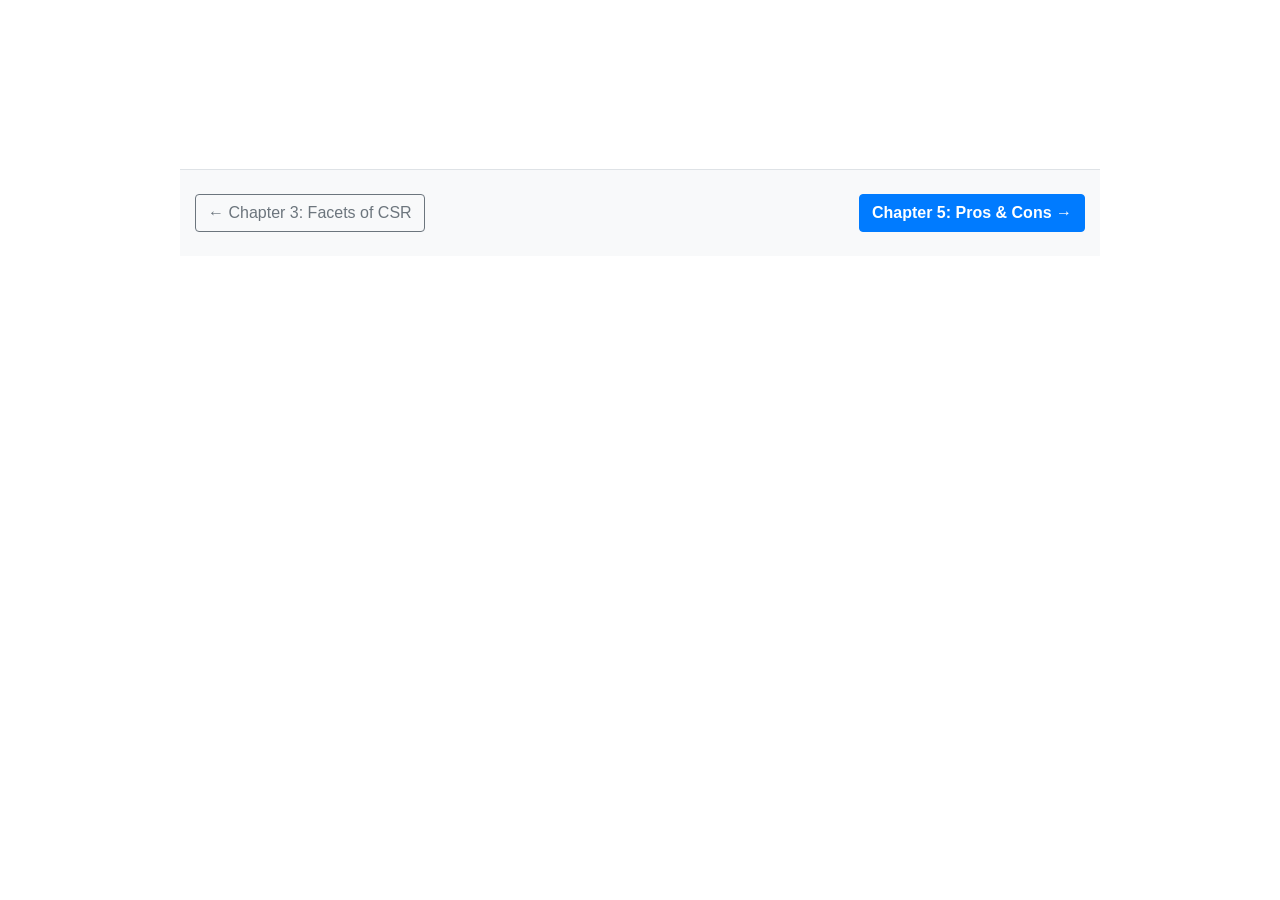
==== csr/html/case-studies.html @ 73fbbd66 "added bootstrap & JS library, navbar, title banner, main container" ====
<!DOCTYPE html>
<html lang="en">

<head>
    <meta charset="UTF-8">
    <meta name="viewport" content="width=device-width, initial-scale=1.0">
    <title>CSR Webapp - Chapter 4: Case Studies</title>
    <link href="https://fonts.googleapis.com/css2?family=Open+Sans:wght@300;400;700&display=swap" rel="stylesheet">

    <!-- Bootstrap 4.5 CSS -->
    <link rel="stylesheet" href="https://stackpath.bootstrapcdn.com/bootstrap/4.5.0/css/bootstrap.min.css"
        integrity="sha384-9aIt2nRpC12Uk9gS9baDl411NQApFmC26EwAOH8WgZl5MYYxFfc+NcPb1dKGj7Sk" crossorigin="anonymous">
    <!-- Page-specific CSS for Chapter 4 -->
    <link rel="stylesheet" href="../css/case-studies.css">
</head>

<body>
    <!-- Navigation Bar across all 6 main chapters -->
    <header>
        <nav class="navbar navbar-expand-lg navbar-dark fixed-top">
            <a class="navbar-brand font-weight-bold" href="landing.html">CSR Thesis</a>
            <button class="navbar-toggler" type="button" data-toggle="collapse" data-target="#navbarCollapse"
                aria-controls="navbarCollapse" aria-expanded="false" aria-label="Toggle navigation">
                <span class="navbar-toggler-icon"></span>
            </button>

            <div class="collapse navbar-collapse" id="navbarCollapse">
                <ul class="navbar-nav ml-auto">
                    <li class="nav-item">
                        <a class="nav-link" href="introduction.html">1. Introduction</a>
                    </li>
                    <li class="nav-item">
                        <a class="nav-link" href="definitions.html">2. Definitions</a>
                    </li>
                    <li class="nav-item">
                        <a class="nav-link" href="facets.html">3. Facets of CSR</a>
                    </li>
                    <li class="nav-item active">
                        <a class="nav-link font-weight-bold" href="case-studies.html">4. Case Studies <span
                                class="sr-only">(current)</span></a>
                    </li>
                    <li class="nav-item">
                        <a class="nav-link" href="pros-cons.html">5. Pros & Cons</a>
                    </li>
                    <li class="nav-item">
                        <a class="nav-link" href="perspectives.html">6. Perspectives</a>
                    </li>
                </ul>
            </div>
        </nav>
    </header>

    <main role="main">
        <!-- Chapter Title Hero Banner -->
        <div class="container-fluid hero d-flex align-items-center justify-content-center text-center text-white">
            <div class="px-3">
                <h1 class="display-4 font-weight-bold">4. Real-World Case Studies</h1>
                <p class="lead">Practical Implementation in SMEs and Corporate Crises (Volkswagen)</p>
            </div>
        </div>

        <!-- Chapter Main Content Container -->
        <div class="container my-5">
            <div class="row justify-content-center">
                <div class="col-lg-10">

                    <!-- Footer Navigation Controls -->
                    <footer class="bg-light py-4 border-top">
                        <div class="container d-flex justify-content-between align-items-center">
                            <a href="facets.html" class="btn btn-outline-secondary">&larr; Chapter 3: Facets of CSR</a>
                            <a href="pros-cons.html" class="btn btn-primary font-weight-bold">Chapter 5: Pros & Cons
                                &rarr;</a>
                        </div>
                    </footer>

                    <!-- JavaScript Libraries -->
                    <script src="https://code.jquery.com/jquery-3.5.1.slim.min.js"></script>
                    <script src="https://cdn.jsdelivr.net/npm/popper.js@1.16.0/dist/umd/popper.min.js"></script>
                    <script src="https://stackpath.bootstrapcdn.com/bootstrap/4.5.0/js/bootstrap.min.js"></script>
                    <script src="../ts/case-studies.js"></script>
</body>

</html>
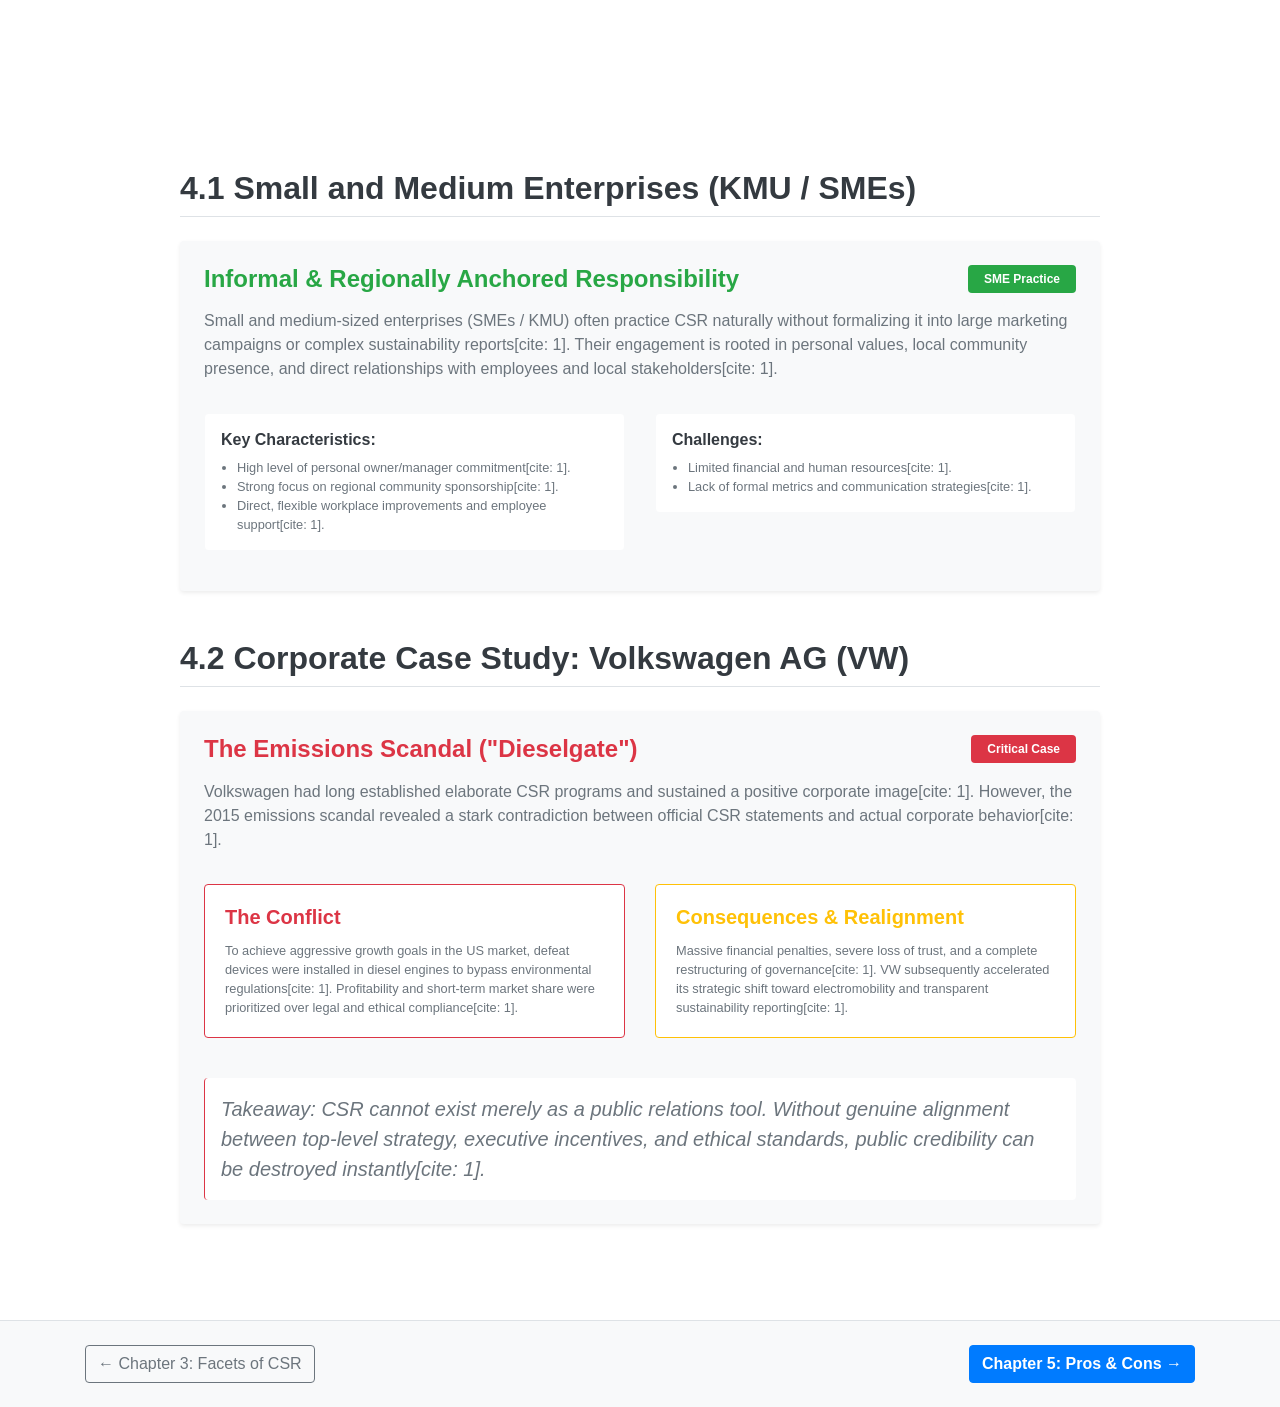
==== commit 525a91b9: "created chapter 4.1 & 4.2 sections html" ====
--- a/csr/html/case-studies.html
+++ b/csr/html/case-studies.html
@@ -64,20 +64,121 @@
             <div class="row justify-content-center">
                 <div class="col-lg-10">
 
-                    <!-- Footer Navigation Controls -->
-                    <footer class="bg-light py-4 border-top">
-                        <div class="container d-flex justify-content-between align-items-center">
-                            <a href="facets.html" class="btn btn-outline-secondary">&larr; Chapter 3: Facets of CSR</a>
-                            <a href="pros-cons.html" class="btn btn-primary font-weight-bold">Chapter 5: Pros & Cons
-                                &rarr;</a>
+                    <!-- 4.1 Small and Medium Enterprises (SMEs) Section -->
+                    <section class="mb-5">
+                        <h2 class="font-weight-bold text-dark border-bottom pb-2 mb-4">4.1 Small and Medium Enterprises
+                            (KMU / SMEs)</h2>
+                        <div class="card border-0 shadow-sm p-4 bg-light mb-4">
+                            <div class="d-flex justify-content-between align-items-center mb-3">
+                                <h3 class="h4 font-weight-bold text-success mb-0">Informal & Regionally Anchored
+                                    Responsibility</h3>
+                                <span class="badge badge-success px-3 py-2">SME Practice</span>
+                            </div>
+                            <p class="text-muted">
+                                Small and medium-sized enterprises (SMEs / KMU) often practice CSR naturally without
+                                formalizing it into large marketing campaigns or complex sustainability reports[cite:
+                                1]. Their engagement is rooted in personal values, local community presence, and direct
+                                relationships with employees and local stakeholders[cite: 1].
+                            </p>
+                            <div class="row mt-3">
+                                <div class="col-md-6 mb-3">
+                                    <div class="p-3 bg-white rounded border border-light">
+                                        <h6 class="font-weight-bold text-dark">Key Characteristics:</h6>
+                                        <ul class="small text-muted pl-3 mb-0">
+                                            <li>High level of personal owner/manager commitment[cite: 1].</li>
+                                            <li>Strong focus on regional community sponsorship[cite: 1].</li>
+                                            <li>Direct, flexible workplace improvements and employee support[cite: 1].
+                                            </li>
+                                        </ul>
+                                    </div>
+                                </div>
+                                <div class="col-md-6 mb-3">
+                                    <div class="p-3 bg-white rounded border border-light">
+                                        <h6 class="font-weight-bold text-dark">Challenges:</h6>
+                                        <ul class="small text-muted pl-3 mb-0">
+                                            <li>Limited financial and human resources[cite: 1].</li>
+                                            <li>Lack of formal metrics and communication strategies[cite: 1].</li>
+                                        </ul>
+                                    </div>
+                                </div>
+                            </div>
                         </div>
-                    </footer>
+                    </section>
 
-                    <!-- JavaScript Libraries -->
-                    <script src="https://code.jquery.com/jquery-3.5.1.slim.min.js"></script>
-                    <script src="https://cdn.jsdelivr.net/npm/popper.js@1.16.0/dist/umd/popper.min.js"></script>
-                    <script src="https://stackpath.bootstrapcdn.com/bootstrap/4.5.0/js/bootstrap.min.js"></script>
-                    <script src="../ts/case-studies.js"></script>
+                    <!-- 4.2 Volkswagen AG Section -->
+                    <section class="mb-5">
+                        <h2 class="font-weight-bold text-dark border-bottom pb-2 mb-4">4.2 Corporate Case Study:
+                            Volkswagen AG (VW)</h2>
+                        <div class="card border-0 shadow-sm p-4 bg-light">
+                            <div class="d-flex justify-content-between align-items-center mb-3">
+                                <h3 class="h4 font-weight-bold text-danger mb-0">The Emissions Scandal ("Dieselgate")
+                                </h3>
+                                <span class="badge badge-danger px-3 py-2">Critical Case</span>
+                            </div>
+                            <p class="text-muted">
+                                Volkswagen had long established elaborate CSR programs and sustained a positive
+                                corporate image[cite: 1]. However, the 2015 emissions scandal revealed a stark
+                                contradiction between official CSR statements and actual corporate behavior[cite: 1].
+                            </p>
+
+                            <div class="row my-3">
+                                <div class="col-md-6 mb-3">
+                                    <div class="card h-100 border-danger">
+                                        <div class="card-body">
+                                            <h5 class="card-title font-weight-bold text-danger">The Conflict</h5>
+                                            <p class="card-text small text-muted">
+                                                To achieve aggressive growth goals in the US market, defeat devices were
+                                                installed in diesel engines to bypass environmental regulations[cite:
+                                                1]. Profitability and short-term market share were prioritized over
+                                                legal and ethical compliance[cite: 1].
+                                            </p>
+                                        </div>
+                                    </div>
+                                </div>
+                                <div class="col-md-6 mb-3">
+                                    <div class="card h-100 border-warning">
+                                        <div class="card-body">
+                                            <h5 class="card-title font-weight-bold text-warning">Consequences &
+                                                Realignment</h5>
+                                            <p class="card-text small text-muted">
+                                                Massive financial penalties, severe loss of trust, and a complete
+                                                restructuring of governance[cite: 1]. VW subsequently accelerated its
+                                                strategic shift toward electromobility and transparent sustainability
+                                                reporting[cite: 1].
+                                            </p>
+                                        </div>
+                                    </div>
+                                </div>
+                            </div>
+
+                            <blockquote
+                                class="blockquote bg-white p-3 rounded border-left border-danger text-muted mb-0 mt-2 small">
+                                <em>Takeaway: CSR cannot exist merely as a public relations tool. Without genuine
+                                    alignment between top-level strategy, executive incentives, and ethical standards,
+                                    public credibility can be destroyed instantly[cite: 1].</em>
+                            </blockquote>
+                        </div>
+                    </section>
+
+                </div>
+            </div>
+        </div>
+    </main>
+
+    <!-- Footer Navigation Controls -->
+    <footer class="bg-light py-4 border-top">
+        <div class="container d-flex justify-content-between align-items-center">
+            <a href="facets.html" class="btn btn-outline-secondary">&larr; Chapter 3: Facets of CSR</a>
+            <a href="pros-cons.html" class="btn btn-primary font-weight-bold">Chapter 5: Pros & Cons
+                &rarr;</a>
+        </div>
+    </footer>
+
+    <!-- JavaScript Libraries -->
+    <script src="https://code.jquery.com/jquery-3.5.1.slim.min.js"></script>
+    <script src="https://cdn.jsdelivr.net/npm/popper.js@1.16.0/dist/umd/popper.min.js"></script>
+    <script src="https://stackpath.bootstrapcdn.com/bootstrap/4.5.0/js/bootstrap.min.js"></script>
+    <script src="../ts/case-studies.js"></script>
 </body>
 
 </html>
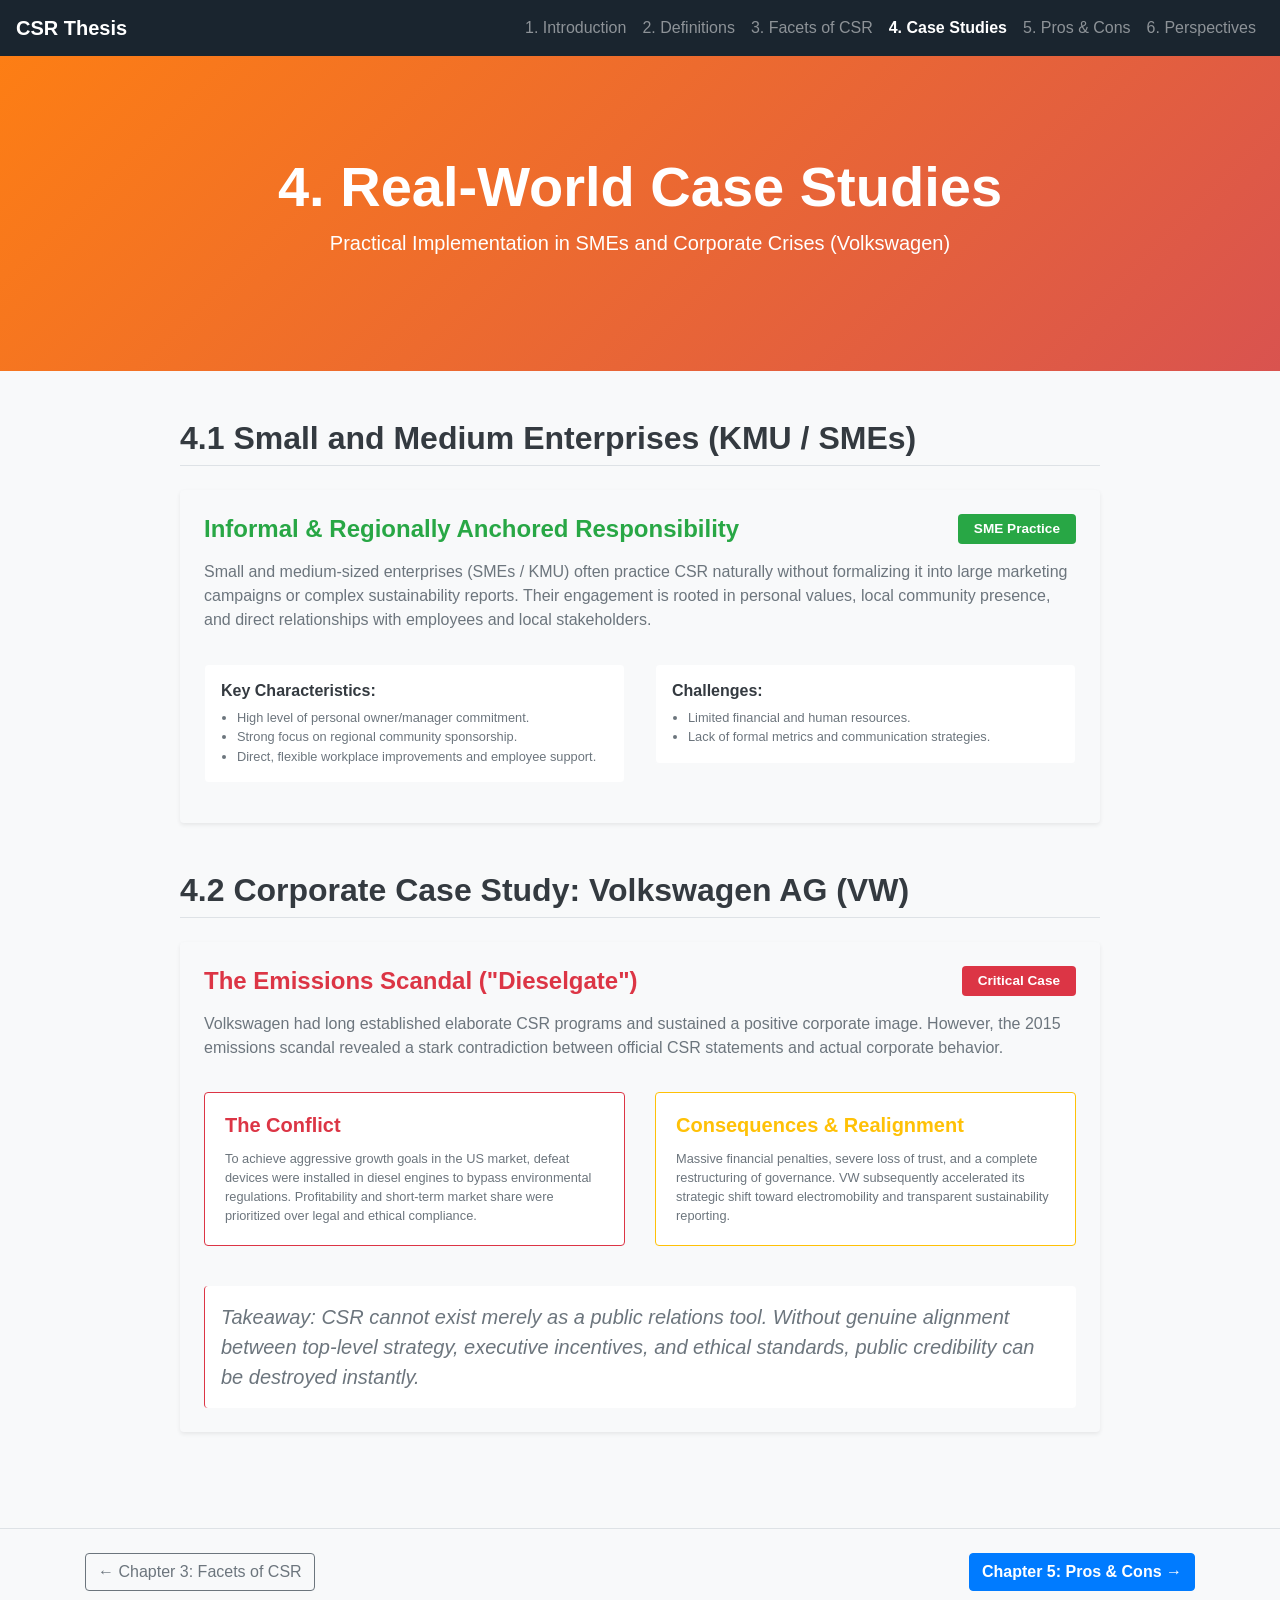
==== commit 4b301aeb: "correct case studies page html" ====
--- a/csr/html/case-studies.html
+++ b/csr/html/case-studies.html
@@ -76,18 +76,18 @@
                             </div>
                             <p class="text-muted">
                                 Small and medium-sized enterprises (SMEs / KMU) often practice CSR naturally without
-                                formalizing it into large marketing campaigns or complex sustainability reports[cite:
-                                1]. Their engagement is rooted in personal values, local community presence, and direct
-                                relationships with employees and local stakeholders[cite: 1].
+                                formalizing it into large marketing campaigns or complex sustainability reports. Their
+                                engagement is rooted in personal values, local community presence, and direct
+                                relationships with employees and local stakeholders.
                             </p>
                             <div class="row mt-3">
                                 <div class="col-md-6 mb-3">
                                     <div class="p-3 bg-white rounded border border-light">
                                         <h6 class="font-weight-bold text-dark">Key Characteristics:</h6>
                                         <ul class="small text-muted pl-3 mb-0">
-                                            <li>High level of personal owner/manager commitment[cite: 1].</li>
-                                            <li>Strong focus on regional community sponsorship[cite: 1].</li>
-                                            <li>Direct, flexible workplace improvements and employee support[cite: 1].
+                                            <li>High level of personal owner/manager commitment.</li>
+                                            <li>Strong focus on regional community sponsorship.</li>
+                                            <li>Direct, flexible workplace improvements and employee support.
                                             </li>
                                         </ul>
                                     </div>
@@ -96,8 +96,8 @@
                                     <div class="p-3 bg-white rounded border border-light">
                                         <h6 class="font-weight-bold text-dark">Challenges:</h6>
                                         <ul class="small text-muted pl-3 mb-0">
-                                            <li>Limited financial and human resources[cite: 1].</li>
-                                            <li>Lack of formal metrics and communication strategies[cite: 1].</li>
+                                            <li>Limited financial and human resources.</li>
+                                            <li>Lack of formal metrics and communication strategies.</li>
                                         </ul>
                                     </div>
                                 </div>
@@ -117,8 +117,8 @@
                             </div>
                             <p class="text-muted">
                                 Volkswagen had long established elaborate CSR programs and sustained a positive
-                                corporate image[cite: 1]. However, the 2015 emissions scandal revealed a stark
-                                contradiction between official CSR statements and actual corporate behavior[cite: 1].
+                                corporate image. However, the 2015 emissions scandal revealed a stark
+                                contradiction between official CSR statements and actual corporate behavior.
                             </p>
 
                             <div class="row my-3">
@@ -128,9 +128,9 @@
                                             <h5 class="card-title font-weight-bold text-danger">The Conflict</h5>
                                             <p class="card-text small text-muted">
                                                 To achieve aggressive growth goals in the US market, defeat devices were
-                                                installed in diesel engines to bypass environmental regulations[cite:
-                                                1]. Profitability and short-term market share were prioritized over
-                                                legal and ethical compliance[cite: 1].
+                                                installed in diesel engines to bypass environmental regulations.
+                                                Profitability and short-term market share were prioritized over
+                                                legal and ethical compliance.
                                             </p>
                                         </div>
                                     </div>
@@ -142,9 +142,9 @@
                                                 Realignment</h5>
                                             <p class="card-text small text-muted">
                                                 Massive financial penalties, severe loss of trust, and a complete
-                                                restructuring of governance[cite: 1]. VW subsequently accelerated its
+                                                restructuring of governance. VW subsequently accelerated its
                                                 strategic shift toward electromobility and transparent sustainability
-                                                reporting[cite: 1].
+                                                reporting.
                                             </p>
                                         </div>
                                     </div>
@@ -155,7 +155,7 @@
                                 class="blockquote bg-white p-3 rounded border-left border-danger text-muted mb-0 mt-2 small">
                                 <em>Takeaway: CSR cannot exist merely as a public relations tool. Without genuine
                                     alignment between top-level strategy, executive incentives, and ethical standards,
-                                    public credibility can be destroyed instantly[cite: 1].</em>
+                                    public credibility can be destroyed instantly.</em>
                             </blockquote>
                         </div>
                     </section>
@@ -178,7 +178,7 @@
     <script src="https://code.jquery.com/jquery-3.5.1.slim.min.js"></script>
     <script src="https://cdn.jsdelivr.net/npm/popper.js@1.16.0/dist/umd/popper.min.js"></script>
     <script src="https://stackpath.bootstrapcdn.com/bootstrap/4.5.0/js/bootstrap.min.js"></script>
-    <script src="../ts/case-studies.js"></script>
+    <script src="../ts/auth-check.js"></script>
 </body>
 
 </html>
--- a/csr/css/case-studies.css
+++ b/csr/css/case-studies.css
@@ -0,0 +1,21 @@
+/* Chapter 4: Case Studies Styles */
+body {
+    font-family: 'Open Sans', sans-serif;
+    background-color: #f8f9fa;
+    padding-top: 56px;
+}
+
+.navbar {
+    background-color: #1a252f !important;
+}
+
+.hero {
+    min-height: 35vh;
+    background: linear-gradient(135deg, #fd7e14 0%, #d9534f 100%);
+    padding: 60px 0;
+}
+
+.badge {
+    font-size: 0.85rem;
+    font-weight: 600;
+}
